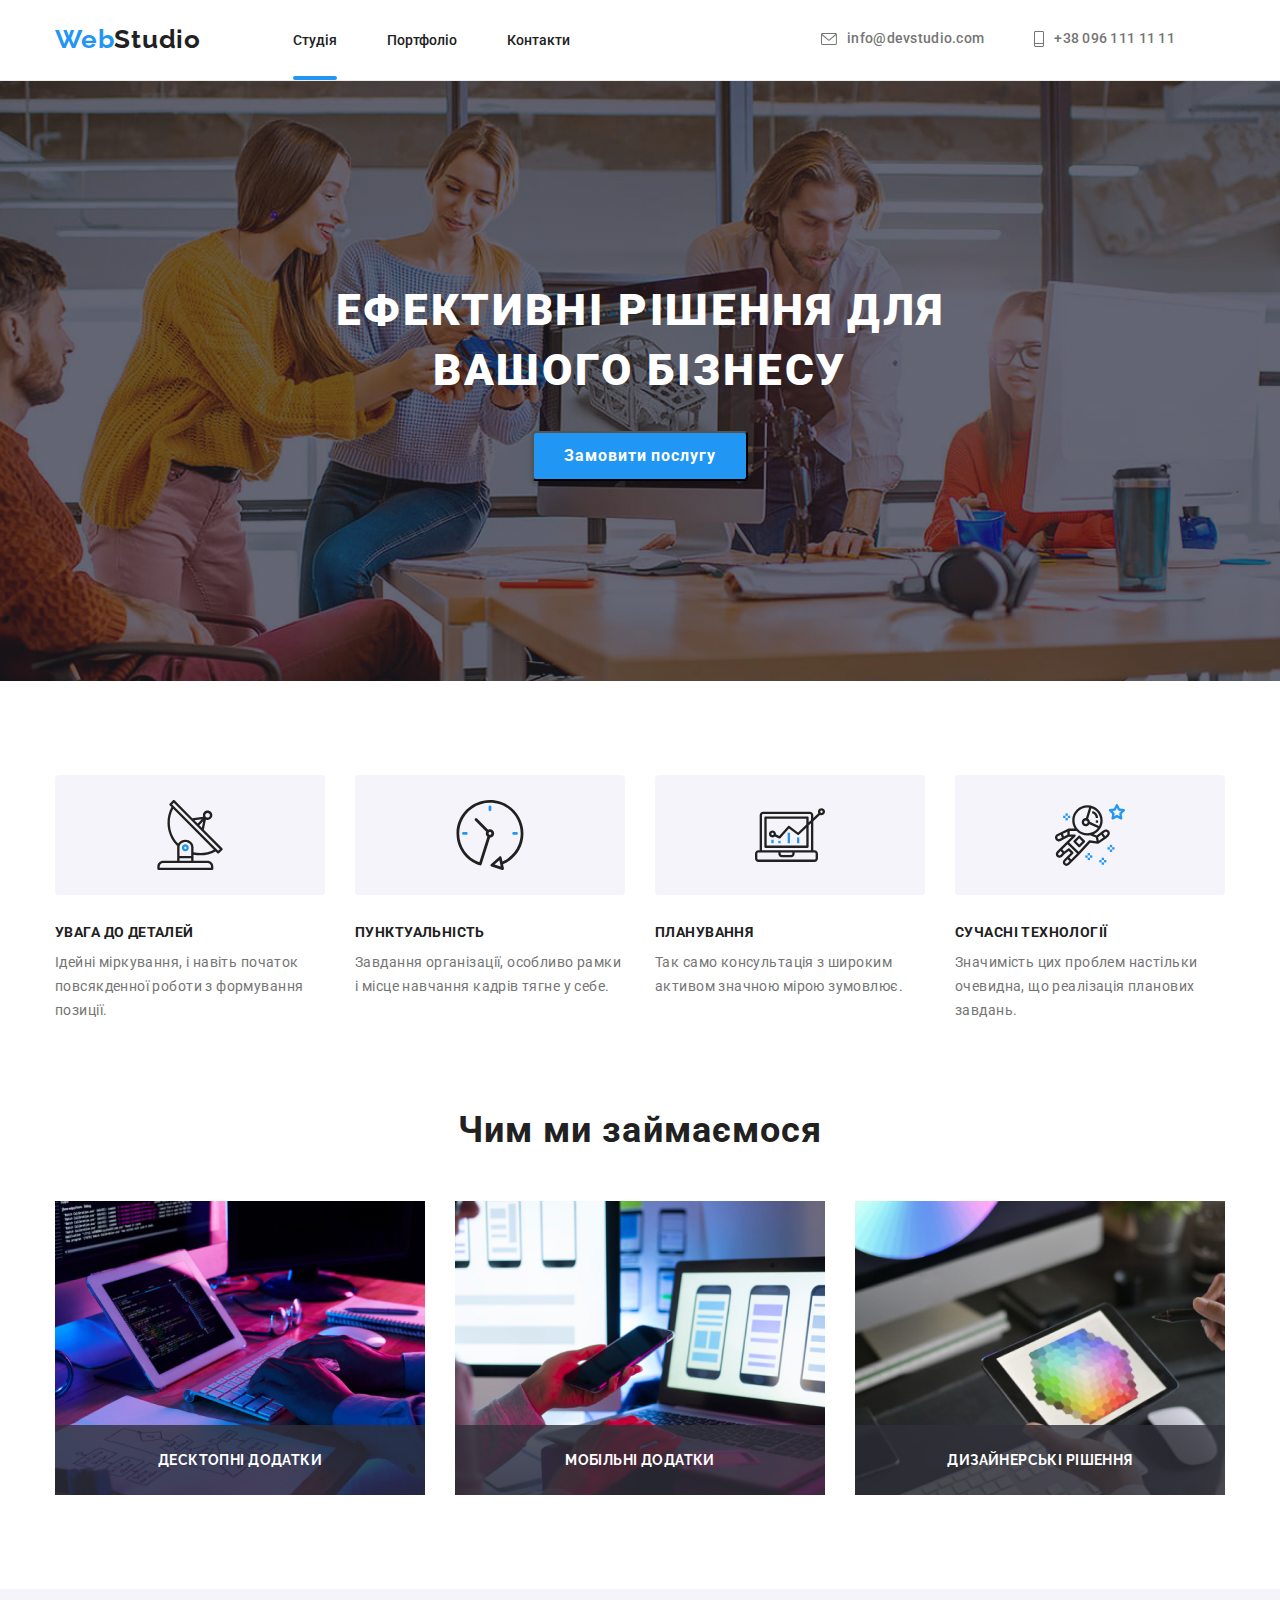
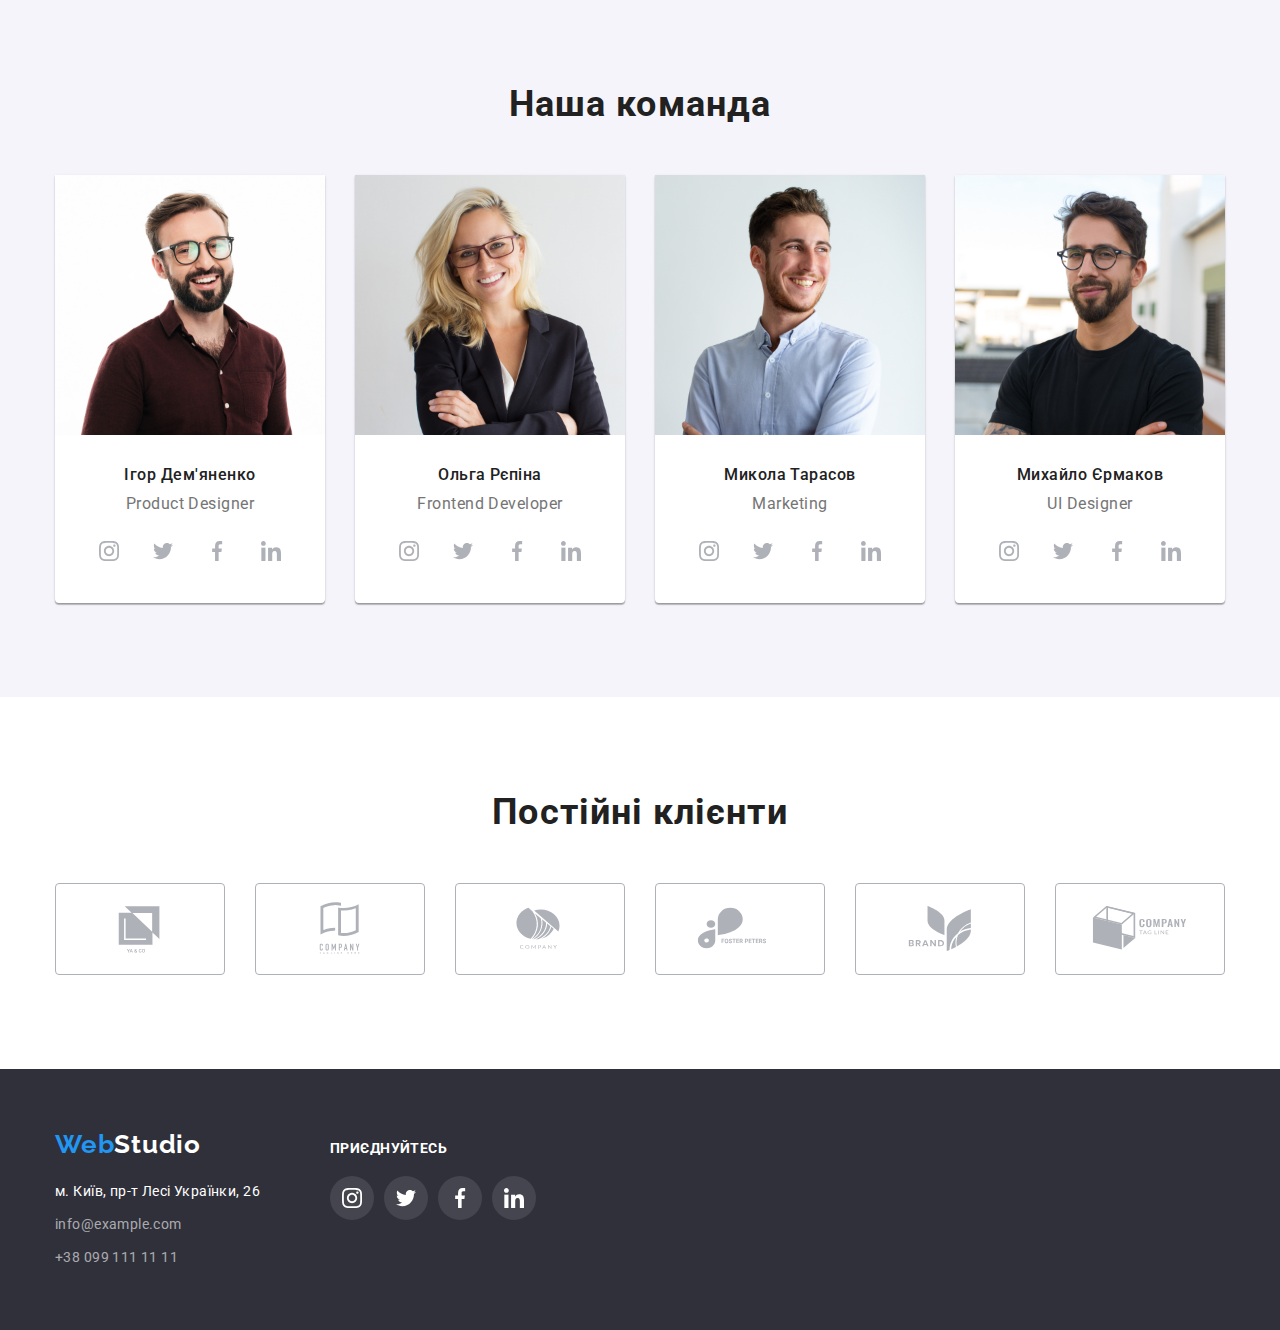
==== index.html @ 747a484d "index.html and style.css" ====
<!DOCTYPE html>
<html lang="uk">

<head>
    <meta charset="UTF-8">
    <meta http-equiv="X-UA-Compatible" content="IE=edge">
    <meta name="viewport" content="width=device-width, initial-scale=1.0">
    <title>WebStudio</title>
    <link
        href="https://fonts.googleapis.com/css2?family=Raleway:wght@700&family=Roboto:wght@400;500;700;900&display=swap"
        rel="stylesheet" />
    <link rel="stylesheet" href="https://cdnjs.cloudflare.com/ajax/libs/animate.css/4.1.1/animate.min.css" />
    <link rel="stylesheet" href="./CSS/style.css">
</head>

<body>
    <!--Верхня лінія-->
    <header class="header">
        <div class="container">
            <div class="container-nav">
                <nav class="container-nav">
                    <a href="./index.html" class="logo">Web<span class="logo-header">Studio</span></a>
                    <ul class="site-nav link">
                        <li><a href="" class="link active-page">Студія</a></li>
                        <li><a href="./portfolio.html" class="link">Портфоліо</a></li>
                        <li><a href="" class="link">Контакти</a></li>
                    </ul>
                </nav>


                <div class="auth-nav">
                    <a class="header-mail" href="mailto:info@devstudio.com">
                        <svg class="contacts-icon" width="16" height="12">
                            <use href="./images/icons.svg2.svg#icon-logo-7"></use>
                        </svg>
                        info@devstudio.com
                    </a>

                    <a href="tel:+380961111111" class="header-mail">
                        <svg class="contacts-icon" width="10" height="16">
                            <use href="./images/icons.svg2.svg#icon-logo-8"></use>
                        </svg>
                        +38 096 111 11 11
                    </a>

                </div>
            </div>
        </div>
    </header>
    <!-- Шапка сайта -->
    <main>


        <section class="section-subject">
            <div class="container">

                <div class="hero-content">
                    <h1 class="caption">Ефективні рішення для вашого бізнесу</h1>
                    <button type="button" class="bth" data-modal-open>Замовити послугу</button>
                </div>

            </div>
        </section>


        <section class="section-title">
            <!--- Особлтвості -->
            <div class="container">
                <ul class="about-list">

                    <li class="about-item">
                        <div class="about-thumb">
                            <svg class="about-icon" width="70" height="70">
                                <use href="./images/icons.svg.svg#icon-antenna"></use>
                            </svg>

                        </div>
                        <h3 class="list">УВАГА ДО ДЕТАЛЕЙ</h3>
                        <p class="lead">Ідейні міркування, і навіть початок повсякденної роботи з формування позиції.
                        </p>
                    </li>

                    <li class="about-item">
                        <div class="about-thumb">
                            <svg class="about-icon" width="70" height="70">
                                <use href="./images/icons.svg.svg#icon-clock"></use>
                            </svg>

                        </div>
                        <h3 class="list">ПУНКТУАЛЬНІСТЬ</h3>
                        <p class="lead">Завдання організації, особливо рамки і місце навчання кадрів тягне у себе.</p>
                    </li>

                    <li class="about-item">
                        <div class="about-thumb">
                            <svg class="about-icon" width="70" height="70">
                                <use href="./images/icons.svg.svg#icon-diagram"></use>
                            </svg>
                        </div>
                        <h3 class="list">ПЛАНУВАННЯ</h3>
                        <p class="lead">Так само консультація з широким активом значною мірою зумовлює.</p>
                    </li>

                    <li class="about-item">
                        <div class="about-thumb">
                            <svg class="about-icon" width="70" height="70">
                                <use href="./images/icons.svg.svg#icon-astronaut"></use>
                            </svg>
                        </div>
                        <h3 class="list">СУЧАСНІ ТЕХНОЛОГІЇ</h3>
                        <p class="lead">Значимість цих проблем настільки очевидна, що реалізація планових завдань.</p>
                    </li>
                </ul>
            </div>
        </section>

        <section class="section-headline">
            <div class="container">
                <h2 class="list">Чим ми займаємося</h2>
                <ul class="service-list">
                    <li>
                        <div class="service-item-top">
                            <img src="./images/work-1.jpg" alt="графічний планшет в руках" width="370" />
                            <h3 class="service-title-top">Десктопні додатки</h3>
                        </div>
                    </li>

                    <li class="title">
                        <div class="service-item-top">
                            <img src="./images/work-2.jpg" alt="графічний планшет в руках" width="370" />
                            <h3 class="service-title-top">Мобільні додатки</h3>
                        </div>
                    </li>

                    <li class="title">
                        <div class="service-item-top">
                            <img src="./images/work-3.jpg" alt="графічний планшет в руках" width="370" />
                            <h3 class="service-title-top">Дизайнерські рішення</h3>
                        </div>
                    </li>
                </ul>
            </div>
        </section>

        <section class="section-work">
            <!---Наша команда-->
            <div class="container">
                <h2 class="items">Наша команда</h2>

                <ul class="team-list">
                    <li class="team-item">
                        <img src="./images/team-1.jpg" alt="наша команда" width="270" />
                        <div class="teame-description">
                            <h3 class="list">Ігор Дем'яненко</h3>
                            <p class="lead">Product Designer</p>
                            <ul class="team-text">
                                <li class="team-social">
                                    <a class="team-link" href="#">
                                        <svg class="team-icon" width="20" height="20">
                                            <use href="./images/icons.svg.svg#icon-instagram"></use>
                                        </svg>
                                    </a>
                                </li>

                                <li class="team-social">
                                    <a class="team-link" href="#">
                                        <svg class="team-icon" width="20" height="20">
                                            <use href="./images/icons.svg.svg#icon-twitter"></use>
                                        </svg>
                                    </a>
                                </li>

                                <li class="team-social">
                                    <a class="team-link" href="#">
                                        <svg class="team-icon" width="20" height="20">
                                            <use href="./images/icons.svg.svg#icon-facebook"></use>
                                        </svg>
                                    </a>
                                </li>

                                <li class="team-social">
                                    <a class="team-link" href="#">
                                        <svg class="team-icon" width="20" height="20">
                                            <use href="./images/icons.svg.svg#icon-linkedin"></use>
                                        </svg>
                                    </a>
                                </li>

                            </ul>
                        </div>
                    </li>

                    <li class="team-item">
                        <img src="./images/team-2.jpg" alt="наша команда" width="270" />
                        <div class="teame-description">
                            <h3 class="list">Ольга Рєпіна</h3>
                            <p class="lead">Frontend Developer</p>
                            <ul class="team-text">
                                <li class="team-social">
                                    <a class="team-link" href="#">
                                        <svg class="team-icon" width="20" height="20">
                                            <use href="./images/icons.svg.svg#icon-instagram"></use>
                                        </svg>
                                    </a>
                                </li>

                                <li class="team-social">
                                    <a class="team-link" href="#">
                                        <svg class="team-icon" width="20" height="20">
                                            <use href="./images/icons.svg.svg#icon-twitter"></use>
                                        </svg>
                                    </a>
                                </li>

                                <li class="team-social">
                                    <a class="team-link" href="#">
                                        <svg class="team-icon" width="20" height="20">
                                            <use href="./images/icons.svg.svg#icon-facebook"></use>
                                        </svg>
                                    </a>
                                </li>

                                <li class="team-social">
                                    <a class="team-link" href="#">
                                        <svg class="team-icon" width="20" height="20">
                                            <use href="./images/icons.svg.svg#icon-linkedin"></use>
                                        </svg>
                                    </a>
                                </li>
                            </ul>
                        </div>
                    </li>

                    <li class="team-item">
                        <img src="./images/team-3.jpg" alt="наша команда" width="270" />
                        <div class="teame-description">
                            <h3 class="list">Микола Тарасов</h3>
                            <p class="lead">Marketing</p>
                            <ul class="team-text">
                                <li class="team-social">
                                    <a class="team-link" href="#">
                                        <svg class="team-icon" width="20" height="20">
                                            <use href="./images/icons.svg.svg#icon-instagram"></use>
                                        </svg>
                                    </a>
                                </li>

                                <li class="team-social">
                                    <a class="team-link" href="#">
                                        <svg class="team-icon" width="20" height="20">
                                            <use href="./images/icons.svg.svg#icon-twitter"></use>
                                        </svg>
                                    </a>
                                </li>

                                <li class="team-social">
                                    <a class="team-link" href="#">
                                        <svg class="team-icon" width="20" height="20">
                                            <use href="./images/icons.svg.svg#icon-facebook"></use>
                                        </svg>
                                    </a>
                                </li>

                                <li class="team-social">
                                    <a class="team-link" href="#">
                                        <svg class="team-icon" width="20" height="20">
                                            <use href="./images/icons.svg.svg#icon-linkedin"></use>
                                        </svg>
                                    </a>
                                </li>
                            </ul>
                        </div>
                    </li>

                    <li class="team-item">
                        <img src="./images/team-4.jpg" alt="наша команда" width="270" />
                        <div class="teame-description">
                            <h3 class="list">Михайло Єрмаков</h3>
                            <p class="lead">UI Designer</p>
                            <ul class="team-text">
                                <li class="team-social">
                                    <a class="team-link" href="#">
                                        <svg class="team-icon" width="20" height="20">
                                            <use href="./images/icons.svg.svg#icon-instagram"></use>
                                        </svg>
                                    </a>
                                </li>

                                <li class="team-social">
                                    <a class="team-link" href="#">
                                        <svg class="team-icon" width="20" height="20">
                                            <use href="./images/icons.svg.svg#icon-twitter"></use>
                                        </svg>
                                    </a>
                                </li>

                                <li class="team-social">
                                    <a class="team-link" href="#">
                                        <svg class="team-icon" width="20" height="20">
                                            <use href="./images/icons.svg.svg#icon-facebook"></use>
                                        </svg>
                                    </a>
                                </li>

                                <li class="team-social">
                                    <a class="team-link" href="#">
                                        <svg class="team-icon" width="20" height="20">
                                            <use href="./images/icons.svg.svg#icon-linkedin"></use>
                                        </svg>
                                    </a>
                                </li>
                            </ul>
                        </div>
                    </li>
                </ul>
            </div>
        </section>

        <section class="customers">
            <div class="container">
                <p class="customers-title">Постійні клієнти</p>
                <ul class="customers-list list">
                    <li class="customers-item">
                        <a class="customers-logo" href="#">
                            <svg class="customers-icon" width="106" height="60">
                                <use href="./images/icons.svg.svg#icon-Logo-1"></use>
                            </svg>
                        </a>
                    </li>

                    <li class="customers-item">
                        <a class="customers-logo" href="#">
                            <svg class="customers-icon" width="106" height="60">
                                <use href="./images/icons.svg.svg#icon-Logo-2"></use>
                            </svg>
                        </a>
                    </li>

                    <li class="customers-item">
                        <a class="customers-logo" href="#">
                            <svg class="customers-icon" width="106" height="60">
                                <use href="./images/icons.svg.svg#icon-Logo-3"></use>
                            </svg>
                        </a>
                    </li>

                    <li class="customers-item">
                        <a class="customers-logo" href="#">
                            <svg class="customers-icon" width="106" height="60">
                                <use href="./images/icons.svg.svg#icon-Logo-4"></use>
                            </svg>
                        </a>
                    </li>

                    <li class="customers-item">
                        <a class="customers-logo" href="#">
                            <svg class="customers-icon" width="106" height="60">
                                <use href="./images/icons.svg.svg#icon-Logo-5"></use>
                            </svg>
                        </a>
                    </li>

                    <li class="customers-item">
                        <a class="customers-logo" href="#">
                            <svg class="customers-icon" width="106" height="60">
                                <use href="./images/icons.svg.svg#icon-Logo-6"></use>
                            </svg>
                        </a>
                    </li>
                </ul>
            </div>
        </section>
    </main>

    <footer class="foot">
        <!--Підвал-->
        <div class="container">
            <div class="foot-container">
                <div class="basement">
                    <a href="./index.html" class="title">Web<span class="caption">Studio</span></a>

                    <address class="adress">
                        <ul class="adress-list">
                            <p class="page">м. Київ, пр-т Лесі Українки, 26</p>
                            <li>
                                <a href="mailto:info@example.com" class="item">info@example.com</a>
                            </li>

                            <li>
                                <a href="tel:+380991111111" class="item">+38 099 111 11 11</a>
                            </li>
                        </ul>
                    </address>
                </div>


                <div class="adress-container">
                    <p class="adress-title">приєднуйтесь</p>
                    <ul class="team-text">
                        <li class="adress-social">
                            <a class="team-link" href="#">
                                <svg class="adress-icon" width="20" height="20">
                                    <use href="./images/icons.svg.svg#icon-instagram"></use>
                                </svg>
                            </a>
                        </li>

                        <li class="adress-social">
                            <a class="team-link" href="#">
                                <svg class="adress-icon" width="20" height="20">
                                    <use href="./images/icons.svg.svg#icon-twitter"></use>
                                </svg>
                            </a>
                        </li>

                        <li class="adress-social">
                            <a class="team-link" href="#">
                                <svg class="adress-icon" width="20" height="20">
                                    <use href="./images/icons.svg.svg#icon-facebook"></use>
                                </svg>
                            </a>
                        </li>

                        <li class="adress-social">
                            <a class="team-link" href="#">
                                <svg class="adress-icon" width="20" height="20">
                                    <use href="./images/icons.svg.svg#icon-linkedin"></use>
                                </svg>
                            </a>
                        </li>
                    </ul>
                </div>
            </div>
        </div>

    </footer>
    <div class="backdrop is-hidden" data-modal>
        <div class="modal">
            <button type="button" class="bth data-modal-close" data-modal-close>
                <svg class="icon-close" width="18" height="18">
                    <use href="./images/icons.svg3.svg#icon-close-black"></use>
                </svg>
            </button>
        </div>
    </div>
    <script src="./js/modal.js"></script>
</body>

</html>
---- CSS/style.css ----
:root {
  --caption-text-color: #ffffff;
  --link-tex-color: #212121;
  --auth-nav-text-color: #757575;
  --lead-text-color: #757575;
  --item-text-color: rgba(255, 255, 255, 0.6);
  --logo-text-color: #2196f3;
  --subject-text-color: #2f303a;
  --ordinary-color: #f5f4fa;
  --ms-transition: 250ms linear;
  --transition-effect: cubic-bezier(0.4, 0, 0.2, 1);
}

html {
  box-sizing: border-box;
}

*,
*::before,
*::after {
  box-sizing: inherit;
}

body {
  margin: 0;
  color: var(--link-tex-color);
  background-color: var(--caption-text-color);
  font-family: "Raleway", sans-serif;
}

h1,
h2,
h3,
h4,
h5,
h6,
p {
  font-family: "Raleway";
  margin: 0;
}

ul {
  list-style: none;
  margin: 0;
  padding: 0;
}

/*header*/

.header {
  width: 100%;
  padding-top: 24px;
  padding-bottom: 25px;
  border-bottom: 1px solid #ececec;
}

.container {
  width: 1200px;
  padding-left: 15px;
  padding-right: 15px;
  margin: 0 auto;
}

.container-nav {
  display: flex;
  align-items: center;
}

.logo {
  width: 145px;
  margin-right: 93px;

  color: var(--logo-text-color);
  font-family: "Raleway";
  font-style: normal;
  font-weight: 700;
  font-size: 26px;
  line-height: 1.19;
  letter-spacing: 0.03em;
  text-decoration: none;
}

.logo-header {
  color: var(--link-tex-color);
}

/*site nav*/

.site-nav {
  display: flex;
  gap: 50px;
}

.site-nav .link {
  color: var(--link-tex-color);
  font-family: "Roboto";
  font-weight: 500;
  font-size: 14px;
  line-height: 1.14;
  text-decoration: none;
  transition: 250ms cubic-bezier(0.4, 0, 0.2, 1);
}

.site-nav .link:hover,
.site-nav .link:focus {
  color: var(--logo-text-color);
}

.active-page {
  color: var(--logo-text-color);
  position: relative;
}

.active-page::after {
  display: block;
  content: "";
  text-align: center;
  width: 100%;
  height: 1px;
  bottom: -32px;
  background-color: var(--logo-text-color);
  color: var(--logo-text-color);
  border: 2px solid;
  border-radius: 10px;
  position: absolute;
}

/*auth-nav*/

.contacts-icon {
  margin-right: 10px;
  fill: currentColor;
}

.auth-nav {
  display: flex;
  margin-left: auto;
}

.header-mail {
  margin-right: 50px;
  display: flex;
  flex-direction: row;
  align-items: center;

  font-family: "Roboto";
  font-weight: 500;
  font-size: 14px;
  line-height: 1.14;
  letter-spacing: 0.02em;
  color: var(--auth-nav-text-color);
  text-decoration: none;
  transition: 250ms cubic-bezier(0.4, 0, 0.2, 1);
}

.header-mail:hover,
.header-mail:focus {
  color: var(--logo-text-color);
}

/*section-subject*/

.section-subject .caption {
  width: 696px;
  height: 120px;
  margin-bottom: 30px;

  color: var(--caption-text-color);
  font-family: "Roboto";
  font-weight: 900;
  font-size: 44px;
  line-height: 1.36;
  letter-spacing: 0.06em;
  text-transform: uppercase;
  text-align: center;
}

.section-subject {
  padding-top: 200px;
  padding-bottom: 200px;
  display: flex;
  align-items: center;
  max-width: 1600px;
  margin: 0 auto;

  margin-left: auto;
  margin-right: auto;
  height: 600px;
  background: #c4c4c4;
  background-repeat: no-repeat;
  background-position: center;
  background-size: cover;
  background-image: linear-gradient(
      rgba(47, 48, 58, 0.4),
      rgba(47, 48, 58, 0.4)
    ),
    url(../CSS/style-images/hero-style.jpg);
}

.hero-content {
  display: flex;
  flex-direction: column;
  align-items: center;
}

.section-subject .bth {
  width: 216px;
  height: 50px;
  cursor: pointer;

  color: var(--caption-text-color);
  background-color: var(--logo-text-color);
  font-family: "Roboto";
  font-weight: 700;
  font-size: 16px;
  line-height: 1.88;
  letter-spacing: 0.06em;
  border-radius: 4px;
  box-shadow: 0px 4px 4px rgb(0 0 0 / 15%);
  transition: background-color var(--ms-transition) color var(--ms-transition);
  transition-timing-function: var(--transition-effect);
}

/*section-title*/

.about-thumb {
  display: flex;
  justify-content: center;
  align-items: center;
  margin-bottom: 30px;
  background: var(--ordinary-color);
  border-radius: 4px;
  height: 120px;
}

.about-list {
  display: flex;
  width: 1170px;
  height: 98px;
}

.about-list li:last-child {
  margin: 0;
}

.section-title {
  padding-top: 94px;
  padding-bottom: 118px;
}

.about-item {
  margin-right: 30px;
  width: 270px;
  height: 98px;
}

.section-title .list {
  max-width: 270px;
  height: 16px;
  margin-bottom: 10px;

  color: var(--link-tex-color);
  font-family: "Roboto";
  font-weight: 700;
  font-size: 14px;
  line-height: 1.14;
  letter-spacing: 0.03em;
  text-transform: uppercase;
}

.section-title .lead {
  max-width: 270px;

  color: var(--lead-text-color);
  font-family: "Roboto";
  font-weight: 400;
  font-size: 14px;
  line-height: 1.71;
  letter-spacing: 0.03em;
}

/*section-headline*/

img {
  display: block;
  max-width: 100%;
  height: auto;
}

.service-item-top {
  position: relative;
}

.service-title-top {
  position: absolute;
  bottom: 0;
  left: 0;
  text-transform: uppercase;
  font-weight: 700;
  font-size: 14px;
  line-height: 1.15;
  text-align: center;
  letter-spacing: 0.03em;
  color: var(--caption-text-color);
  background-color: rgba(47, 48, 58, 0.8);
  padding: 27px;
  width: 100%;
}

.service-list {
  display: flex;
  gap: 30px;
}

.section-headline {
  padding-top: 118px;
  padding-bottom: 94px;
}

.section-headline .list {
  margin-bottom: 50px;

  color: var(--link-tex-color);
  font-family: "Roboto";
  font-weight: 700;
  font-size: 36px;
  line-height: 1.17;
  text-align: center;
  letter-spacing: 0.03em;
}

/*section-work*/

.team-icon {
  fill: #afb1b8;
}

.team-link {
  width: 44px;
  height: 44px;
  border-radius: 50%;
  display: flex;
  align-items: center;
  justify-content: center;
  transition: background-color var(--ms-transition);
  transition-timing-function: var(--transition-effect);
}

.team-link:hover,
.team-link:focus {
  background-color: var(--logo-text-color);
}

.team-link:hover .team-icon,
.team-link:focus .team-icon {
  fill: var(--caption-text-color);
}

.team-text {
  display: flex;
  gap: 10px;
  transition: 250ms cubic-bezier(0.4, 0, 0.2, 1);
}

.team-social {
  display: flex;
  justify-content: center;
  gap: 10px;
}

.teame-description {
  padding: 30px 0 30px 0;
  display: flex;
  flex-direction: column;
  align-items: center;
}

.team-item {
  width: 270px;
  height: 428px;
  left: 215px;
  top: 1632px;
  background: var(--caption-text-color);
  box-shadow: 0px 1px 3px rgb(0 0 0 / 12%), 0px 1px 1px rgb(0 0 0 / 14%),
    0px 2px 1px rgb(0 0 0 / 20%);
  border-radius: 0px 0px 4px 4px;
}

.team-list {
  display: flex;
  gap: 30px;
}

.section-work {
  padding-top: 94px;
  padding-bottom: 94px;
  background-color: var(--ordinary-color);
}

.section-work .items {
  margin-bottom: 50px;

  color: var(--link-tex-color);
  font-family: "Roboto";
  font-weight: 700;
  font-size: 36px;
  line-height: 1.17;
  text-align: center;
  letter-spacing: 0.03em;
}

.section-work .list {
  margin-bottom: 10px;

  color: var(--link-tex-color);
  font-family: "Roboto";
  font-weight: 500;
  font-size: 16px;
  line-height: 1.19;
  text-align: center;
  letter-spacing: 0.03em;
}

.section-work .lead {
  color: var(--lead-text-color);
  font-family: "Roboto";
  font-weight: 400;
  font-size: 16px;
  line-height: 1.19;
  text-align: center;
  letter-spacing: 0.03em;
  margin-bottom: 16px;
}

/*section-customers*/

.customers-logo:hover,
.customers-logo:focus {
  border-color: var(--logo-text-color);
}

.customers-logo:hover .customers-icon,
.customers-logo:focus .customers-icon {
  fill: var(--logo-text-color);
}

.customers {
  padding: 0;
  padding-top: 94px;
  padding-bottom: 94px;
}

.customers-title {
  font-family: "Roboto";
  font-style: normal;
  font-weight: 700;
  font-size: 36px;
  line-height: 42px;
  text-align: center;
  letter-spacing: 0.03em;
  color: var(--link-tex-color);
  margin-bottom: 50px;
}

.customers-list {
  display: flex;
  flex-direction: row;
  align-items: center;
  gap: 30px;
}

.customers-logo {
  box-sizing: border-box;
  width: 170px;
  height: 92px;
  border: 1px solid #afb1b8;
  border-radius: 4px;
  display: flex;
  align-items: center;
  justify-content: center;
  outline: none;
  transition: fill var(--ms-transition);
  transition-timing-function: var(--transition-effect);
}

.customers-icon {
  fill: #afb1b8;
}

/*adress footer*/

.foot-container {
  display: flex;
  align-items: baseline;
  gap: 70px;
}

.adress-icon {
  fill: var(--caption-text-color);
}

.team-link {
  width: 44px;
  height: 44px;
  border-radius: 50%;
  background-color: rgba(255, 255, 255, 0.1);
  display: flex;
  align-items: center;
  justify-content: center;
}

.adress-social {
  display: flex;
  justify-content: center;
  gap: 10px;
}

.foot .item:hover,
.foot .item:focus {
  color: var(--logo-text-color);
}

.foot .page:hover,
.foot .page:focus {
  color: var(--logo-text-color);
}

.foot .page {
  cursor: pointer;
}

.adress-title {
  list-style: none;
  display: block;
  font-family: "Roboto";
  font-style: normal;
  font-weight: 700;
  font-size: 14px;
  line-height: 16px;
  letter-spacing: 0.03em;
  text-transform: uppercase;
  color: var(--caption-text-color);
  margin-bottom: 20px;
}

.adress .item {
  color: var(--item-text-color);
  font-family: "Roboto";
  font-style: normal;
  font-weight: 400;
  font-size: 14px;
  line-height: 1.71;
  letter-spacing: 0.03em;
  text-decoration: none;
  transition: color var(--ms-transition);
  transition-timing-function: var(--transition-effect);
}

.adress .page {
  color: var(--caption-text-color);
  font-family: "Roboto";
  font-style: normal;
  font-weight: 400;
  font-size: 14px;
  line-height: 1.71;
  letter-spacing: 0.03em;
  transition: color var(--ms-transition);
  transition-timing-function: var(--transition-effect);
}

.foot .title {
  color: var(--logo-text-color);
  font-family: "Raleway";
  font-style: normal;
  font-weight: 700;
  font-size: 26px;
  line-height: 1.19;
  letter-spacing: 0.03em;
  text-decoration: none;
}

.foot .caption {
  color: var(--caption-text-color);
}

.foot {
  margin: 0 auto;
  padding-top: 60px;
  padding-bottom: 60px;

  background-color: var(--subject-text-color);
}

.basement {
  display: flex;
  flex-direction: column;
  gap: 20px;
}

.adress-list {
  display: flex;
  flex-direction: column;
  gap: 9px;
}

/*bacdrop data-modal*/

.backdrop {
  position: fixed;
  top: 0;
  width: 100%;
  height: 100%;
  background-color: rgba(0, 0, 0, 0.2);
  transition: opacity 500ms linear, visibility 500ms;
}

.is-hidden {
  opacity: 0;
  visibility: hidden;
  pointer-events: none;
}

.modal {
  position: absolute;
  width: 528px;
  min-height: 581px;
  background: var(--caption-text-color);
  box-shadow: 0px 1px 3px rgb(0 0 0 / 12%), 0px 1px 1px rgb(0 0 0 / 14%),
    0px 2px 1px rgb(0 0 0 / 20%);
  border-radius: 4px;
  top: 50%;
  left: 50%;
  transform: translate(-50%, -50%);
}

.modal-close {
  position: absolute;
  right: 8px;
  top: 8px;
  width: 30px;
  height: 30px;
  background-color: var(--caption-text-color);
  border: 1px solid rgba(0, 0, 0, 0.1);
  border-radius: 50%;
  display: flex;
  align-items: center;
  justify-content: center;
}

.icon-close {
  color: #000000;
}

/*section.butons*/
/*portfolio.html*/

.ordinary-nav {
  display: flex;
  justify-content: center;
  margin: 0 0 50px 0;
  gap: 8px;
}

.section-text {
  padding-top: 94px;
  padding-bottom: 94px;
}

.ordinary-title {
  position: absolute;
  white-space: nowrap;
  width: 1px;
  height: 1px;
  overflow: hidden;
  border: 0;
  padding: 0;
  clip: rect(0 0 0 0);
  clip-path: inset(50%);
  margin: -1px;
}

.ordinary-butons {
  font-weight: 500;
  line-height: 1.63;
  letter-spacing: 0.03em;
  color: inherit;
  background-color: var(--ordinary-color);
  filter: none;
  padding: 6px 22px;
}

.section-text .butons {
  color: var(--link-tex-color);

  font-family: "Roboto";
  font-style: normal;
  font-weight: 500;
  font-size: 16px;
  line-height: 1.62;
  text-align: center;
  letter-spacing: 0.03em;
  border-radius: 4px;
  transition: color var(--ms-transition), background-color var(--ms-transition),
    box-shadow var(--ms-transition);
  transition-timing-function: var(--transition-effect);
}

.section-text .butons:hover,
.section-text .butons:focus {
  box-shadow: 0px 3px 1px rgba(0, 0, 0, 0.1), 0px 1px 2px rgba(0, 0, 0, 0.08),
    0px 2px 2px rgba(0, 0, 0, 0.12);
}

.butons {
  font-family: inherit;
  border: none;
  cursor: pointer;
  font-size: 16px;
}

.section-text .butons:hover,
.section-text .butons:focus {
  background-color: #2196f3;
  color: var(--caption-text-color);
}

/*text-list*/

.ordinary-item:hover .ordinary-hover-text {
  transform: translateY(0);
}

.ordinary-hover-text {
  position: absolute;
  top: 0;
  left: 0;
  font-size: 18px;
  font-weight: 400;
  line-height: 1.6;
  color: var(--caption-text-color);
  background-color: var(--logo-text-color);
  padding: 63px 24px;
  height: 100%;
  transform: translateY(100%);
  transition: transform var(--ms-transition);
}

.ordinary-hover-wrap {
  position: relative;
  overflow: hidden;
}

.list {
  text-decoration: none;
}

.ordinary-description {
  border: 1px solid #ececec;
  padding: 20px 24px;
}

.ordinary-item {
  width: 370px;
  height: 404px;
  background: #ffffff;
}

.ordinary-item:hover,
.ordinary-item:focus {
  box-shadow: 0px 1px 1px rgba(0, 0, 0, 0.12), 0px 4px 4px rgba(0, 0, 0, 0.06),
    1px 4px 6px rgba(0, 0, 0, 0.16);
}

.ordinary-link {
  display: block;
}

.text-list {
  display: flex;
  flex-wrap: wrap;
  justify-content: center;
  gap: 30px;
}

.text-list .title {
  color: var(--link-tex-color);
  font-family: "Roboto";
  font-style: normal;
  font-weight: 700;
  font-size: 18px;
  line-height: 2;
  letter-spacing: 0.06em;
}

.text-list .list {
  color: var(--lead-text-color);
  font-family: "Roboto";
  font-style: normal;
  font-weight: 400;
  font-size: 16px;
  line-height: 1.88;
  letter-spacing: 0.03em;
}

/*bacdrop and is-hidden*/

.backdrop {
  position: fixed;
  top: 0;
  width: 100%;
  height: 100%;
  background-color: rgba(0, 0, 0, 0.2);
  transition: opacity 500ms linear, visibility 500ms;
}

.is-hidden {
  opacity: 0;
  visibility: hidden;
  pointer-events: none;
}

.modal {
  position: absolute;
  width: 528px;
  min-height: 581px;
  background: var(--caption-text-color);
  box-shadow: 0px 1px 3px rgb(0 0 0 / 12%), 0px 1px 1px rgb(0 0 0 / 14%),
    0px 2px 1px rgb(0 0 0 / 20%);
  border-radius: 4px;
  top: 50%;
  left: 50%;
  transform: translate(-50%, -50%);
}

.data-modal-close {
  position: absolute;
  right: 8px;
  top: 8px;
  width: 30px;
  height: 30px;
  background-color: var(--normal-color);
  border: 1px solid rgba(0, 0, 0, 0.1);
  border-radius: 50%;
  display: flex;
  align-items: center;
  justify-content: center;
}

.data-modal-close:hover,
.data-modal-close:focus {
  border-color: #000000;
}

.data-modal-close:hover,
.data-modal-close:focus {
  background-color: var(--logo-text-color);
}

.data-modal-close:hover .icon-close,
.data-modal-close:focus .icon-close {
  fill: var(--caption-text-color);
}

.data-modal-close {
  cursor: pointer;
}

.no-scroll {
  overflow: hidden;
}
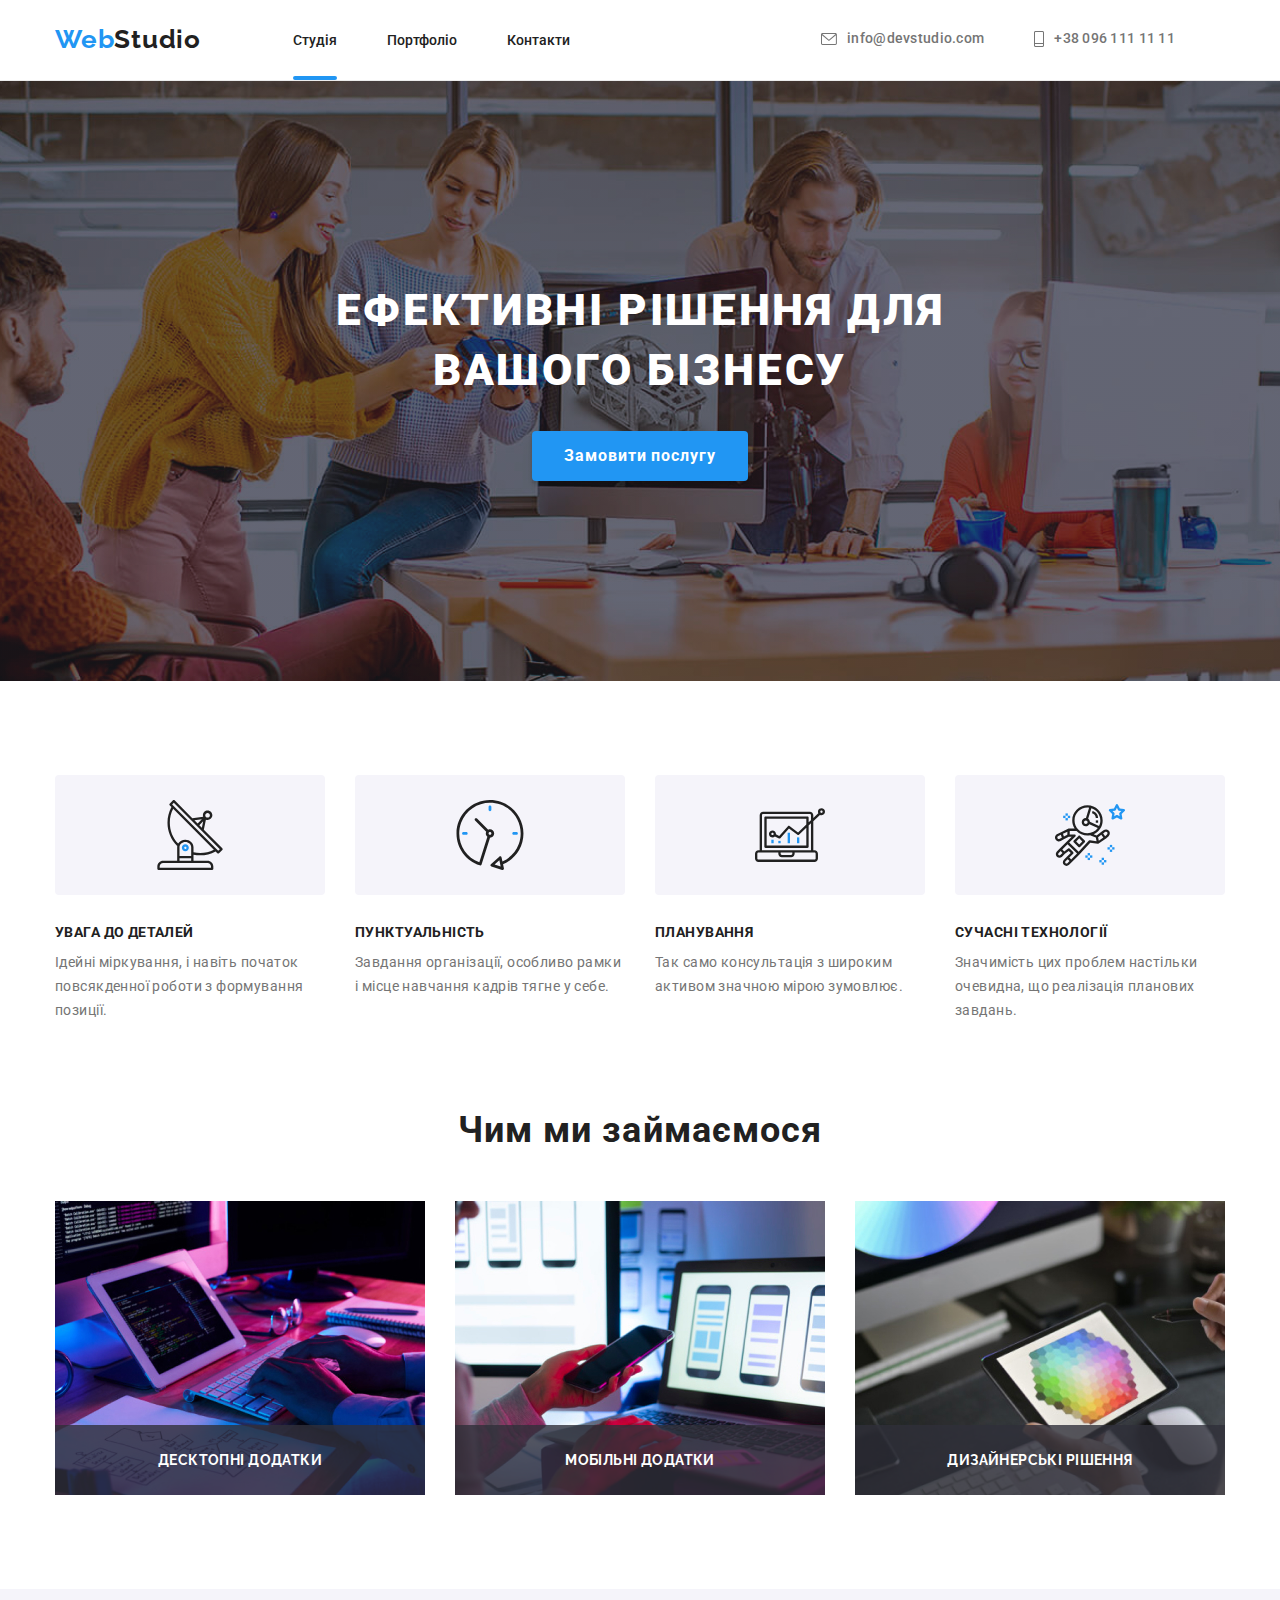
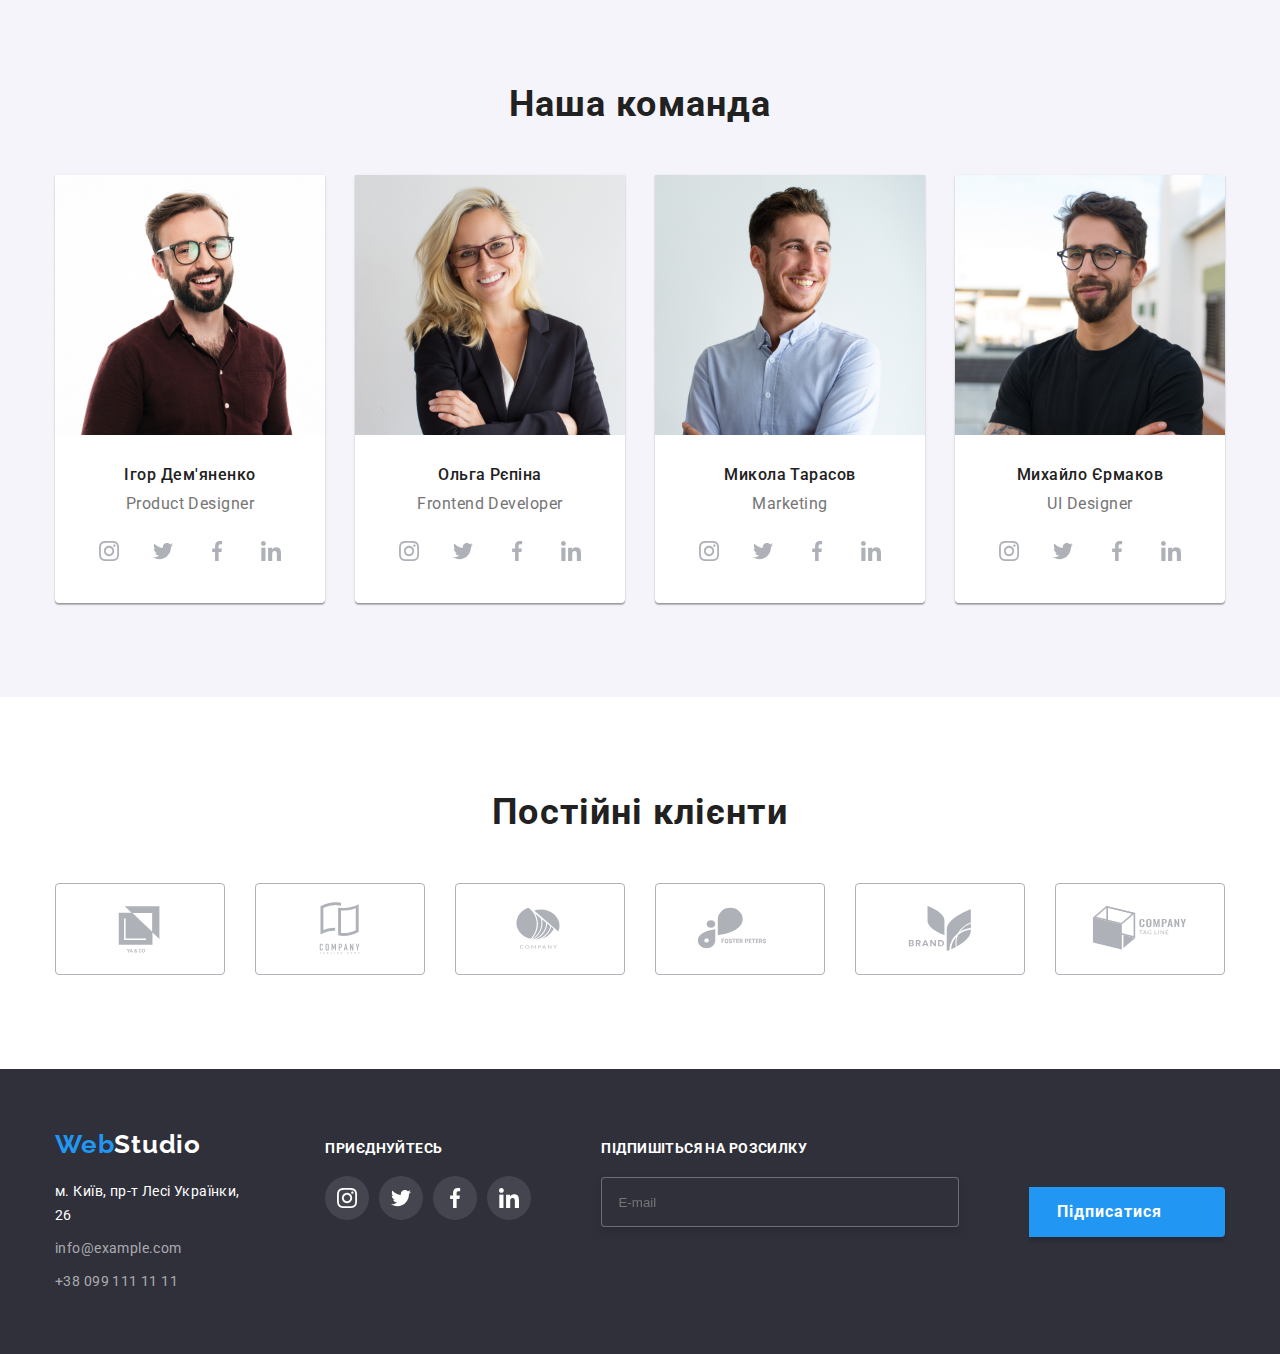
==== commit 9360eb6b: "index.html and style.css" ====
--- a/index.html
+++ b/index.html
@@ -375,7 +375,7 @@
     <footer class="foot">
         <!--Підвал-->
         <div class="container">
-            <div class="foot-container">
+            <div class="foot-container ">
                 <div class="basement">
                     <a href="./index.html" class="title">Web<span class="caption">Studio</span></a>
 
@@ -430,8 +430,21 @@
                         </li>
                     </ul>
                 </div>
+
+                <div class="footer-form">
+                    <p class="subscride-text">
+                        <label for="email">Підпишіться на розсилку</label>
+                    </p>
+                    <input type="email" name="email" id="email" placeholder="E-mail" class="foot-email">
+                </div>
+                <div class="form-button">
+                    <button type="button" class="form-bth">
+                        Підписатися</button>
+                </div>
             </div>
         </div>
+
+
 
     </footer>
     <div class="backdrop is-hidden" data-modal>
@@ -441,7 +454,61 @@
                     <use href="./images/icons.svg3.svg#icon-close-black"></use>
                 </svg>
             </button>
+            <p class="modal-title">Залиште свої дані, ми вам передзвонимо</p>
+            <form class="modal-form">
+                <div class="modal-field">
+                    <label class="label-text">
+                        Ім'я
+                        <div class="input-wrap">
+                            <input type="name" name="user-name" class="modal-input" required id="user-name">
+                    </label>
+                    <svg class="input-icon" width="18" height="18">
+                        <use href="./images/icons.svg4.svg#icon-person-1"></use>
+                    </svg>
+                </div>
         </div>
+        <div class="modal-field">
+            <label class="label-text">
+                Телефон
+                <div class="input-wrap">
+                    <input type="tel" name="user-tel" class="modal-input" required id="user-tel">
+            </label>
+            <svg class="input-icon" width="18" height="18">
+                <use href="./images/icons.svg4.svg#icon-phone-2"></use>
+            </svg>
+        </div>
+    </div>
+    <div class="modal-field">
+        <label class="label-text">
+            Пошта
+            <div class="input-wrap">
+                <input type="email" name="user-email" class="modal-input" required id="user-email">
+        </label>
+        <svg class="input-icon" width="18" height="18">
+            <use href="./images/icons.svg4.svg#icon-email-3"></use>
+        </svg>
+    </div>
+    </div>
+    <div class="modal-filed">
+        <label class="label-text" for="modal-list">
+            Коментар
+        </label>
+        <textarea name="modal-list" id="modal-list" class="modal-gabarit" placeholder="Введіть текст"></textarea>
+    </div>
+    <div class="modal-field">
+        <input type="checkbox" name="politics" id="politics" class="input-check ordinary-title">
+        <label for="politics" class="check-text"><span>
+                <svg class="check-icon" width="11" height="8">
+                    <use href="./images/icons.svg4.svg#icon-check-1"></use>
+                </svg>
+            </span> Погоджуюся з розсилкою та приймаю
+            <a href="">Умови договору</a></label>
+    </div>
+    <div class="mondal-buttons">
+        <button class="bth-mondal" type="button">Відправити</button>
+    </div>
+    </form>
+    </div>
     </div>
     <script src="./js/modal.js"></script>
 </body>
--- a/CSS/style.css
+++ b/CSS/style.css
@@ -207,6 +207,7 @@
   width: 216px;
   height: 50px;
   cursor: pointer;
+  border: var(--logo-text-color);
 
   color: var(--caption-text-color);
   background-color: var(--logo-text-color);
@@ -485,6 +486,70 @@
 
 .customers-icon {
   fill: #afb1b8;
+}
+
+/*footer-form*/
+
+.subscride-text {
+  font-family: "Roboto";
+  font-style: normal;
+  font-weight: 700;
+  font-size: 14px;
+  line-height: 1.14;
+  letter-spacing: 0.03em;
+  text-transform: uppercase;
+  color: var(--caption-text-color);
+  margin-bottom: 20px;
+}
+
+.foot-email {
+  width: 358px;
+  height: 50px;
+  left: 815px;
+  top: 2784px;
+
+  border: 1px solid rgba(255, 255, 255, 0.3);
+  filter: drop-shadow(0px 4px 4px rgba(0, 0, 0, 0.15));
+  border-radius: 4px;
+
+  background-color: #2f303a;
+  padding-left: 16px;
+  padding-top: 15px;
+  padding-bottom: 15px;
+}
+
+.form-button {
+  width: 200px;
+  height: 50px;
+  left: 1185px;
+  top: 2784px;
+
+  background: #2196f3;
+  box-shadow: 0px 4px 4px rgba(0, 0, 0, 0.15);
+  border-radius: 4px;
+  align-self: center;
+  cursor: pointer;
+}
+
+.form-bth {
+  font-family: "Roboto";
+  font-style: normal;
+  font-weight: 700;
+  font-size: 16px;
+  line-height: 1.88;
+
+  align-items: center;
+  text-align: center;
+  letter-spacing: 0.06em;
+
+  color: #ffffff;
+  background-color: var(--logo-text-color);
+  border: none;
+  cursor: pointer;
+
+  padding-left: 28px;
+  padding-top: 10px;
+  padding-bottom: 10px;
 }
 
 /*adress footer*/
@@ -830,6 +895,11 @@
   top: 50%;
   left: 50%;
   transform: translate(-50%, -50%);
+
+  padding-top: 40px;
+  padding-bottom: 40px;
+  padding-left: 40px;
+  padding-right: 40px;
 }
 
 .data-modal-close {
@@ -868,3 +938,165 @@
 .no-scroll {
   overflow: hidden;
 }
+
+/*modal-title*/
+
+.modal-title {
+  font-family: "Roboto";
+  font-style: normal;
+  font-weight: 700;
+  font-size: 20px;
+  line-height: 23px;
+  text-align: center;
+  letter-spacing: 0.03em;
+  margin-bottom: 12px;
+
+  color: #212121;
+}
+
+.modal-input {
+  border: 1px solid rgba(33, 33, 33, 0.2);
+  border-radius: 4px;
+  width: 100%;
+  height: 40px;
+  background-color: transparent;
+  margin-top: 4px;
+  outline: transparent;
+}
+
+.modal-input:focus {
+  border-color: var(--logo-text-color);
+}
+
+.modal-input:focus + .input-icon {
+  fill: var(--logo-text-color);
+}
+
+.label-text {
+  font-family: "Roboto";
+  font-style: normal;
+  font-weight: 400;
+  font-size: 12px;
+  line-height: 14px;
+  letter-spacing: 0.01em;
+  color: #757575;
+  display: block;
+  flex-direction: column;
+  margin-bottom: 4px;
+}
+
+.modal-field {
+  margin-bottom: 10px;
+}
+
+.modal-gabarit {
+  width: 100%;
+  height: 120px;
+  border: 1px solid rgba(33, 33, 33, 0.2);
+  border-radius: 4px;
+  resize: none;
+  padding-left: 16px;
+  padding-top: 12px;
+  padding-bottom: 12px;
+  padding-right: 16px;
+
+  font-family: "Roboto";
+  font-style: normal;
+  font-weight: 400;
+  font-size: 12px;
+  line-height: 14px;
+  letter-spacing: 0.01em;
+
+  color: rgba(117, 117, 117, 0.5);
+  margin-bottom: 20px;
+}
+
+.mondal-buttons {
+  width: 200px;
+  height: 50px;
+  left: 700px;
+  top: 712px;
+
+  background: #2196f3;
+  box-shadow: 0px 4px 4px rgba(0, 0, 0, 0.15);
+  border-radius: 4px;
+  margin: auto;
+}
+
+.bth-mondal {
+  font-family: "Roboto";
+  font-style: normal;
+  font-weight: 700;
+  font-size: 16px;
+  line-height: 1.88;
+
+  display: flex;
+  align-items: center;
+  text-align: center;
+  letter-spacing: 0.06em;
+  margin: auto;
+
+  color: var(--caption-text-color);
+  background-color: var(--logo-text-color);
+  border: var(--logo-text-color);
+  cursor: pointer;
+  padding-top: 10px;
+  padding-bottom: 10px;
+  padding-left: 52px;
+  padding-right: 52px;
+}
+
+.check-text {
+  font-family: "Roboto";
+  font-style: normal;
+  font-weight: 400;
+  font-size: 14px;
+  line-height: 1.71;
+  letter-spacing: 0.03em;
+  color: #757575;
+  display: flex;
+  align-items: center;
+  gap: 8px;
+  margin-bottom: 30px;
+}
+
+.check-text a {
+  color: var(--logo-text-color);
+}
+
+.check-icon {
+  width: 16px;
+  height: 15px;
+  border: 1px solid rgba(33, 33, 33, 1);
+  border-radius: 2px;
+  display: flex;
+  align-items: center;
+  justify-content: center;
+}
+
+.check-icon {
+  fill: transparent;
+}
+
+.input-check:checked + .check-text span {
+  background-color: var(--logo-text-color);
+  border-radius: 2px;
+}
+
+.input-check:checked + .check-text .check-icon {
+  fill: var(--caption-text-color);
+  border: none;
+}
+
+.input-wrap {
+  position: relative;
+}
+
+.input-icon {
+  bottom: 14px;
+  top: 14px;
+  left: 15px;
+  position: absolute;
+  top: 50%;
+  transform: translateY(-50%);
+}
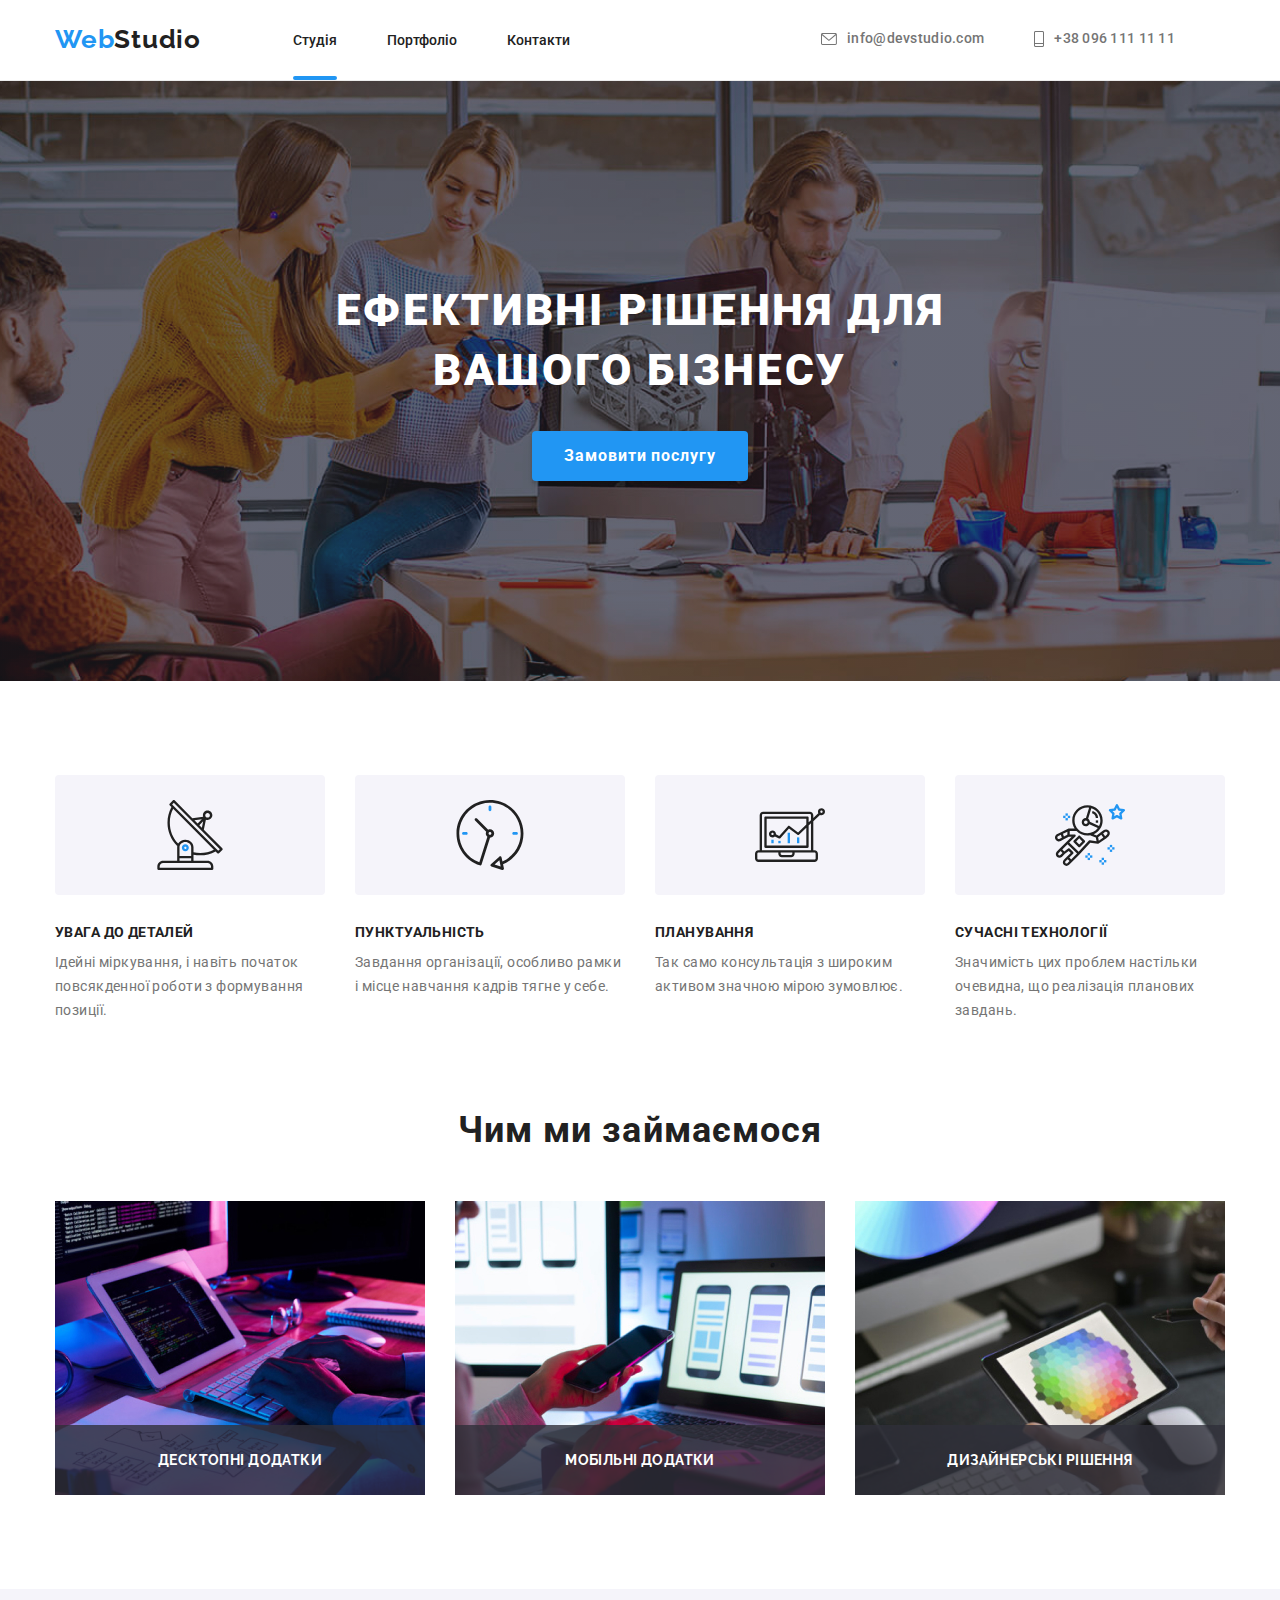
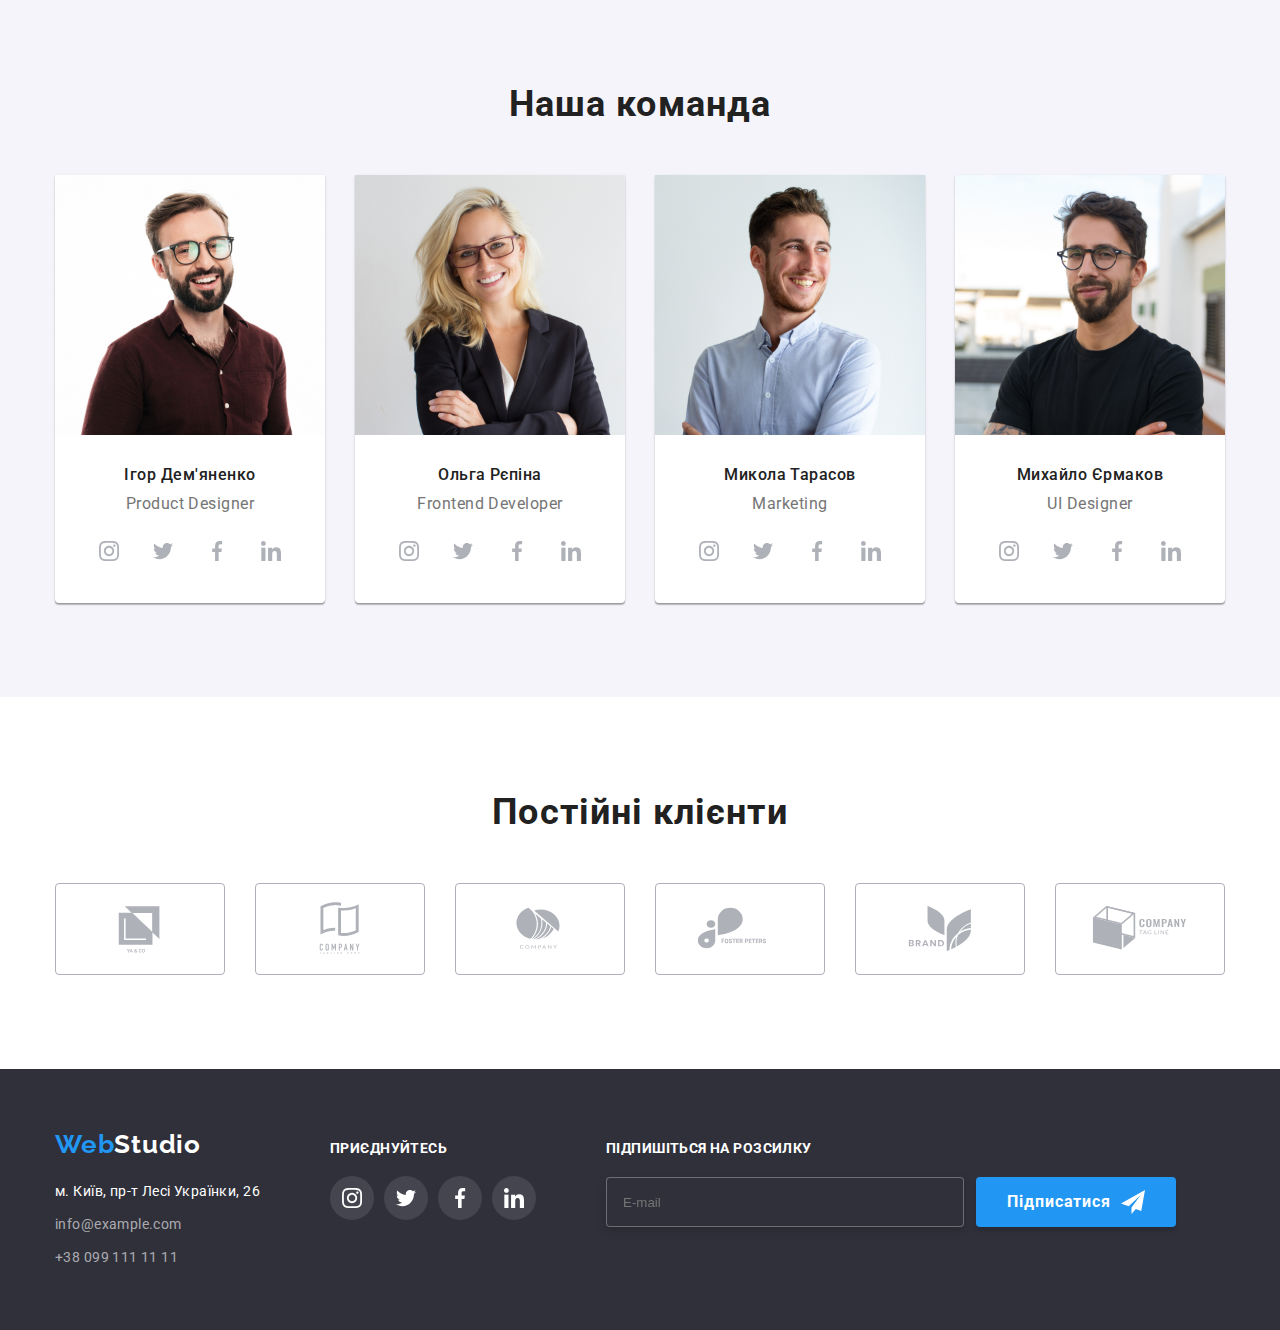
==== commit fc33b2e5: "index.html and style.css" ====
--- a/index.html
+++ b/index.html
@@ -435,11 +435,16 @@
                     <p class="subscride-text">
                         <label for="email">Підпишіться на розсилку</label>
                     </p>
-                    <input type="email" name="email" id="email" placeholder="E-mail" class="foot-email">
-                </div>
-                <div class="form-button">
-                    <button type="button" class="form-bth">
-                        Підписатися</button>
+                    <form class="form-submit">
+                        <input type="email" name="email" id="email" placeholder="E-mail" class="foot-email">
+                        <button type="submit" class="form-bth">
+                            Підписатися
+                            <svg class="form-icon" width="24" height="24">
+                                <use href="./images/icons.svg4.svg#icon-icon-telega"></use>
+                            </svg>
+                        </button>
+                    </form>
+
                 </div>
             </div>
         </div>
--- a/CSS/style.css
+++ b/CSS/style.css
@@ -222,6 +222,11 @@
   transition-timing-function: var(--transition-effect);
 }
 
+.section-subject .bth:focus,
+.section-subject .bth:hover {
+  background-color: #188ce8;
+}
+
 /*section-title*/
 
 .about-thumb {
@@ -490,6 +495,11 @@
 
 /*footer-form*/
 
+.form-submit {
+  display: flex;
+  gap: 12px;
+}
+
 .subscride-text {
   font-family: "Roboto";
   font-style: normal;
@@ -518,38 +528,44 @@
   padding-bottom: 15px;
 }
 
-.form-button {
-  width: 200px;
+.foot-email:focus,
+.foot-email:focus {
+  outline: #2196f3 solid 1px;
+}
+
+.form-bth {
+  align-self: flex-end;
+  display: inline-flex;
+  justify-content: center;
+  align-items: center;
+  gap: 10px;
+  min-width: 200px;
   height: 50px;
-  left: 1185px;
-  top: 2784px;
-
-  background: #2196f3;
   box-shadow: 0px 4px 4px rgba(0, 0, 0, 0.15);
   border-radius: 4px;
-  align-self: center;
+  border: none;
   cursor: pointer;
-}
-
-.form-bth {
+
   font-family: "Roboto";
   font-style: normal;
   font-weight: 700;
   font-size: 16px;
   line-height: 1.88;
-
-  align-items: center;
   text-align: center;
   letter-spacing: 0.06em;
 
-  color: #ffffff;
-  background-color: var(--logo-text-color);
-  border: none;
-  cursor: pointer;
-
-  padding-left: 28px;
-  padding-top: 10px;
-  padding-bottom: 10px;
+  color: var(--caption-text-color);
+  background: var(--logo-text-color);
+}
+
+.form-bth:focus,
+.form-bth:hover {
+  background-color: #188ce8;
+}
+
+.form-icon {
+  fill: var(--caption-text-color);
+  align-items: center;
 }
 
 /*adress footer*/
@@ -1011,6 +1027,11 @@
   margin-bottom: 20px;
 }
 
+.modal-gabarit:focus,
+.modal-gabarit:focus {
+  outline: #2196f3 solid 1px;
+}
+
 .mondal-buttons {
   width: 200px;
   height: 50px;
@@ -1046,6 +1067,11 @@
   padding-right: 52px;
 }
 
+.bth-mondal:focus,
+.bth-mondal:hover {
+  background-color: #188ce8;
+}
+
 .check-text {
   font-family: "Roboto";
   font-style: normal;
@@ -1067,7 +1093,7 @@
 .check-icon {
   width: 16px;
   height: 15px;
-  border: 1px solid rgba(33, 33, 33, 1);
+  border: 2px solid rgba(33, 33, 33, 1);
   border-radius: 2px;
   display: flex;
   align-items: center;
